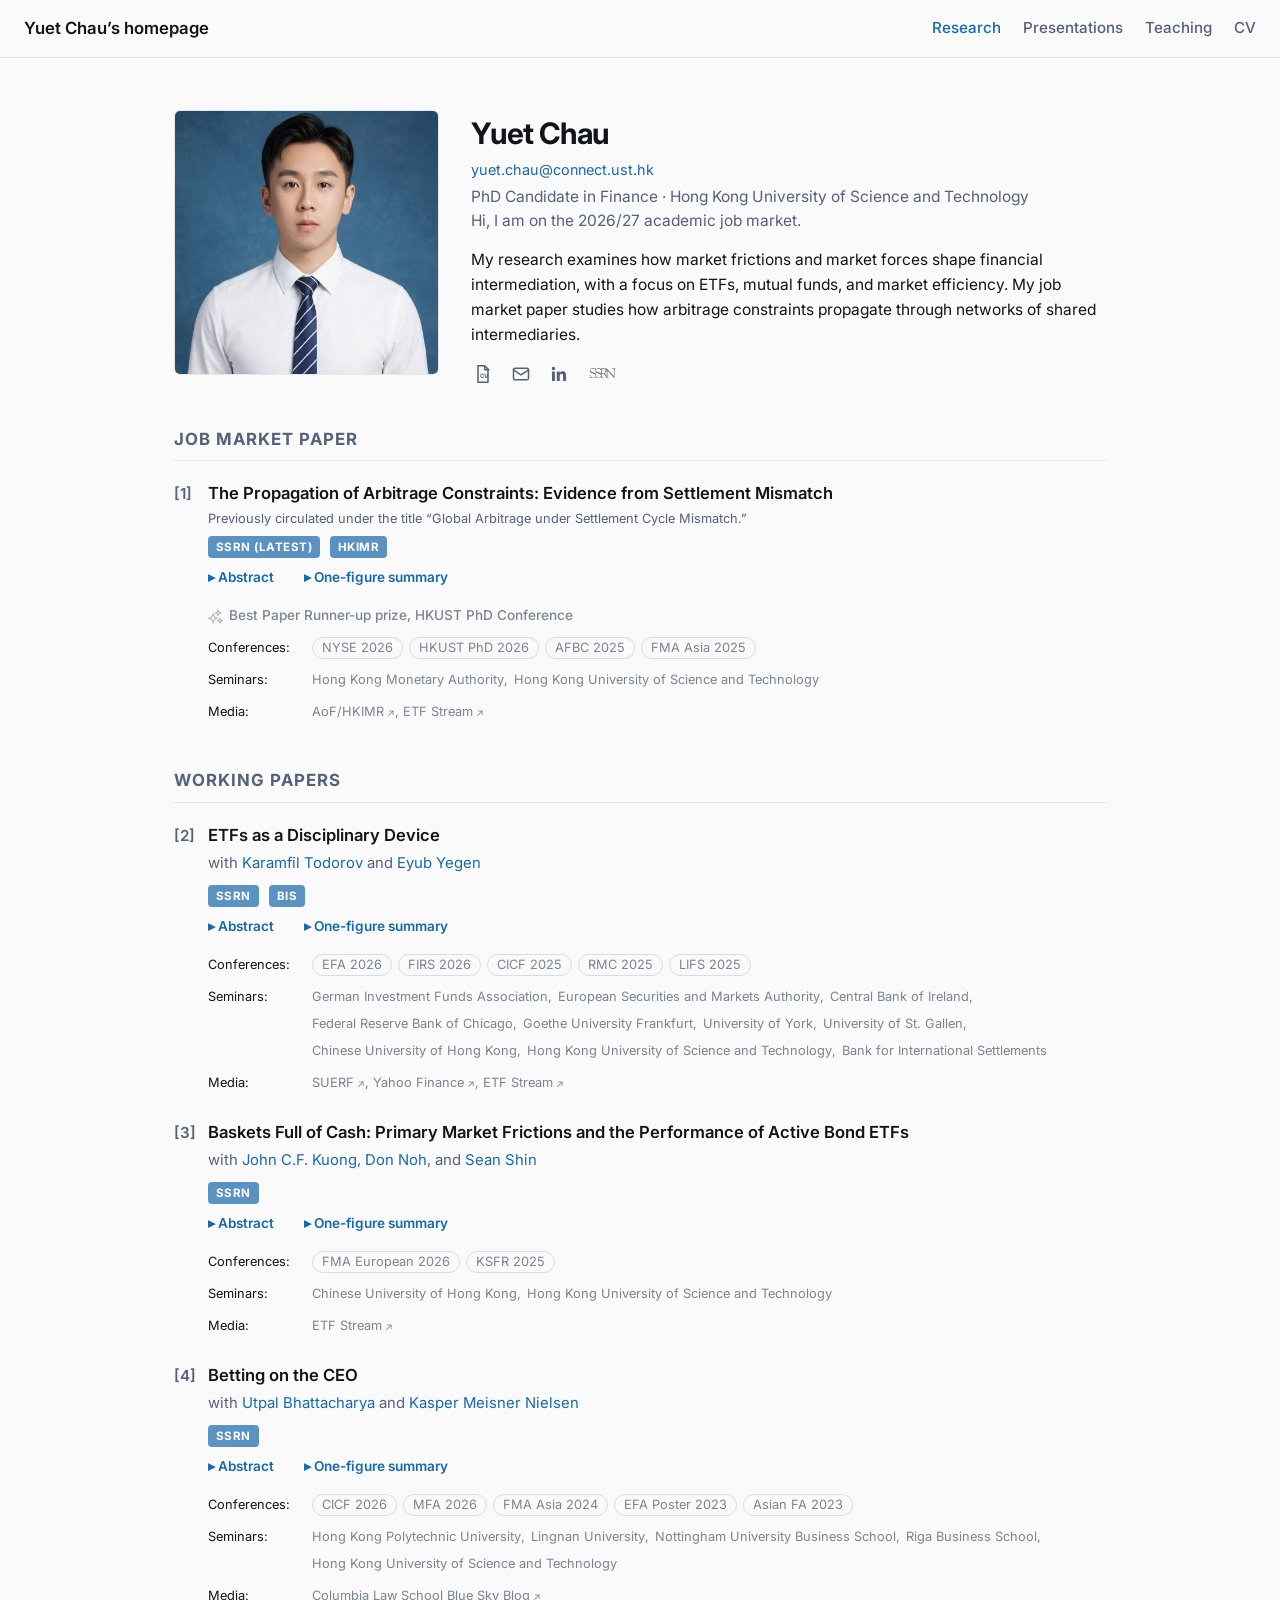
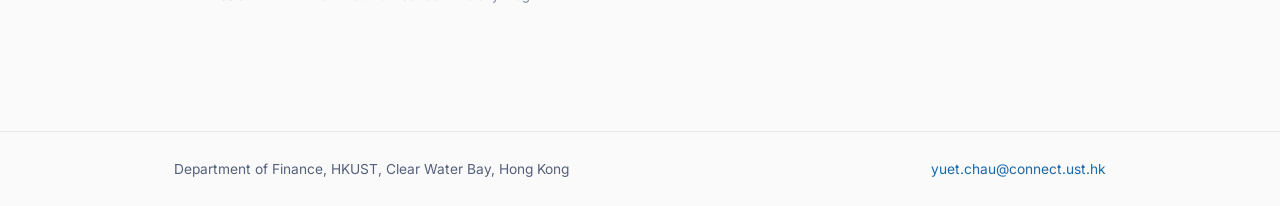
==== index.html @ 1173d43b "Mark SSRN as latest JMP version" ====
<!DOCTYPE html>
<html lang="en">
<head>
  <meta charset="utf-8" />
  <meta name="viewport" content="width=device-width, initial-scale=1.0" />
  <title>Yuet Ning Chau (Yuet Chau) | HKUST Finance</title>
  <meta name="description" content="Yuet Ning Chau (Yuet Chau) is a Finance PhD candidate at HKUST on the 2026/27 academic job market, studying ETFs, intermediaries, and market efficiency." />
  <link rel="preconnect" href="https://fonts.googleapis.com">
  <link rel="preconnect" href="https://fonts.gstatic.com" crossorigin>
  <link href="https://fonts.googleapis.com/css2?family=Inter:wght@300;400;500;600;700&amp;display=swap" rel="stylesheet">
  <link rel="stylesheet" href="style_v6.css?v=20260914-4" />
</head>
<body>

<header class="nav">
  <div class="nav-inner">
    <a href="index.html" class="nav-brand">Yuet Chau&rsquo;s homepage</a>
    <nav class="nav-links">
      <a href="index.html" class="active">Research</a>
      <a href="presentations.html">Presentations</a>
      <a href="teaching.html">Teaching</a>
      <a href="assets/CV_YuetNingChau.pdf" target="_blank" rel="noopener">CV</a>
    </nav>
  </div>
</header>

<main>
  <div class="container">

    <!-- Intro -->
    <div class="intro">
      <img src="assets/photo_long.jpg" alt="Yuet Chau" class="intro-photo" />
      <div class="intro-text">
        <h1>Yuet Chau</h1>
        <p class="intro-email"><a href="mailto:yuet.chau@connect.ust.hk">yuet.chau@connect.ust.hk</a></p>
        <p class="intro-affil">PhD Candidate in Finance &middot; Hong Kong University of Science and Technology<br>
          Hi, I am on the 2026/27 academic job market.</p>
        <p class="intro-bio">My research examines how market frictions and market forces shape
          financial intermediation, with a focus on ETFs, mutual funds, and market efficiency.
          My job market paper studies how arbitrage constraints propagate through networks of
          shared intermediaries.</p>
        <div class="link-row icon-links">
          <a class="icon-link cv-icon" href="assets/CV_YuetNingChau.pdf" target="_blank" rel="noopener" aria-label="Curriculum vitae" title="CV">
            <svg viewBox="0 0 24 24" aria-hidden="true" focusable="false">
              <path d="M6 2h8l4 4v16H6z"></path>
              <path d="M14 2v5h5"></path>
              <text x="8" y="17">CV</text>
            </svg>
          </a>
          <a class="icon-link" href="mailto:yuet.chau@connect.ust.hk" aria-label="Email" title="Email">
            <svg viewBox="0 0 24 24" aria-hidden="true" focusable="false">
              <rect x="3" y="5" width="18" height="14" rx="2"></rect>
              <path d="m3 7 9 6 9-6"></path>
            </svg>
          </a>
          <a class="icon-link linkedin-icon" href="https://www.linkedin.com/in/yuet-ning-chau/" target="_blank" rel="noopener" aria-label="LinkedIn profile" title="LinkedIn">
            <svg viewBox="0 0 24 24" aria-hidden="true" focusable="false">
              <path d="M5.34 7.43a2.06 2.06 0 1 0 0-4.12 2.06 2.06 0 0 0 0 4.12ZM3.56 9h3.56v11.45H3.56V9Zm5.79 0h3.42v1.56h.05c.47-.9 1.63-1.85 3.36-1.85 3.6 0 4.27 2.37 4.27 5.46v6.28h-3.56v-5.57c0-1.33-.03-3.04-1.85-3.04-1.86 0-2.14 1.45-2.14 2.94v5.67H9.35V9Z"></path>
            </svg>
          </a>
          <a class="icon-link ssrn-icon" href="https://papers.ssrn.com/sol3/cf_dev/AbsByAuth.cfm?per_id=4953676" target="_blank" rel="noopener" aria-label="SSRN profile" title="SSRN">
            <img src="assets/ssrn-logo.png" alt="" aria-hidden="true" />
          </a>
        </div>
      </div>
    </div>

    <!-- Job Market Paper -->
    <section>
      <h2>Job Market Paper</h2>

      <div class="paper">
        <span class="num">[1]</span>
        <span class="title">The Propagation of Arbitrage Constraints: Evidence from Settlement Mismatch</span>
        <div class="former-title">Previously circulated under the title &ldquo;Global Arbitrage under Settlement Cycle Mismatch.&rdquo;</div>
        <div class="paper-links">
          <!-- <a class="ver" href="assets/jmp_sep2026.pdf"
             target="_blank" rel="noopener">Latest</a> -->
          <a class="ver" href="https://papers.ssrn.com/sol3/papers.cfm?abstract_id=7453299"
             target="_blank" rel="noopener">SSRN (Latest)</a>
          <a class="ver" href="https://www.aof.org.hk/docs/default-source/hkimr/working-papers/2025/full-text37f08cd5-7ae1-4c93-bd77-8c000db0ff7c.pdf?sfvrsn=4fb4dee5_1"
             target="_blank" rel="noopener">HKIMR</a>
        </div>
        <div class="paper-disclosures">
        <details>
          <summary>Abstract</summary>
          <div class="abstract">This paper studies whether shared intermediaries transmit local arbitrage
          frictions across otherwise distinct trades. I exploit the settlement mismatch created by the 2024
          US transition to T+1, while many foreign securities held by US-listed cross-border ETFs continued
          to settle on T+2. Relative to non-US ETFs tracking the same indices, primary-market arbitrage,
          measured by flow&ndash;mispricing responsiveness, declines among directly exposed cross-border ETFs.
          The decline appears primarily in creations and generally grows with portfolio exposure to
          T+2-settled securities. Exposed ETFs also tilt toward T+1-settled securities, experience higher
          tracking error, and become less liquid. Domestic ETFs face no direct settlement mismatch, yet their
          flow&ndash;mispricing responsiveness declines more when their predetermined reliance on authorized
          participants (APs) active in cross-border ETFs is greater. The decline associated with this indirect
          exposure is smaller when AP balance-sheet capacity is greater and larger when poor netting coincides
          with high global exposure. These findings suggest that market segmentation need not contain a local
          arbitrage friction when distinct trades draw on shared intermediary capacity.</div>
        </details>
        <details class="figure-summary">
          <summary>One-figure summary</summary>
          <div class="figure-summary-content">
            <p class="figure-takeaway">This figure shows how arbitrage frictions spill over from global ETFs through shared authorized participants to otherwise unexposed domestic ETFs.</p>
            <div class="figure-pair settlement-figure-pair">
              <div class="figure-panel">
                <a class="figure-link" href="assets/paper_figures/settlement1.pdf" target="_blank" rel="noopener"
                   aria-label="Open Panel A of the Settlement figure at full size" title="Open full-size figure">
                  <img src="assets/paper_figures/settlement1.webp" width="1901" height="1518"
                       alt="Network of authorized participants and ETFs, highlighting affected intermediaries and VEA"
                       loading="lazy" decoding="async" />
                </a>
                <p class="figure-panel-caption"><strong>Panel A:</strong> Arbitrage becomes costly for a focal global-equity ETF (VEA).</p>
              </div>
              <div class="figure-panel">
                <a class="figure-link" href="assets/paper_figures/settlement2.pdf" target="_blank" rel="noopener"
                   aria-label="Open Panel B of the Settlement figure at full size" title="Open full-size figure">
                  <img src="assets/paper_figures/settlement2.webp" width="1870" height="1518"
                       alt="Network propagation from affected authorized participants to locally focused ETFs"
                       loading="lazy" decoding="async" />
                </a>
                <p class="figure-panel-caption"><strong>Panel B:</strong> Arbitrage frictions propagate through the AP network.</p>
              </div>
            </div>
          </div>
        </details>
        </div>
        <div class="paper-award">
          <img src="assets/star.png" alt="" aria-hidden="true" />
          <span>Best Paper Runner-up prize, HKUST PhD Conference</span>
        </div>
        <div class="venue-group">
          <span class="venue-label">Conferences:</span>
          <div class="venue-pills">
            <span class="venue-pill" data-full="NYSE Market Microstructure Conference" aria-label="NYSE Market Microstructure Conference" tabindex="0">NYSE 2026</span>
            <span class="venue-pill" data-full="HKUST PhD Conference" aria-label="HKUST PhD Conference" tabindex="0">HKUST PhD 2026</span>
            <span class="venue-pill" data-full="Australasian Finance and Banking Conference" aria-label="Australasian Finance and Banking Conference" tabindex="0">AFBC 2025</span>
            <span class="venue-pill" data-full="Financial Management Association Asia Conference" aria-label="Financial Management Association Asia Conference" tabindex="0">FMA Asia 2025</span>
          </div>
        </div>
        <div class="venue-group">
          <span class="venue-label">Seminars:</span>
          <div class="venue-pills">
            <span class="venue-pill seminar-pill">Hong Kong Monetary Authority</span>
            <span class="venue-pill seminar-pill">Hong Kong University of Science and Technology</span>
          </div>
        </div>
        <div class="meta"><strong>Media:</strong>
          <a href="https://www.aof.org.hk/docs/default-source/hkimr/imr-digest/imr-issue-no-01-2026.pdf?sfvrsn=90c58aa_9" target="_blank" rel="noopener">AoF/HKIMR</a>,
          <a href="https://www.etfstream.com/articles/efficiency-of-etf-trading-damaged-by-mismatches-in-settlement-cycles" target="_blank" rel="noopener">ETF Stream</a></div>
      </div>
    </section>

    <!-- Working Papers -->
    <section>
      <h2>Working Papers</h2>

      <div class="paper">
        <span class="num">[2]</span>
        <span class="title">ETFs as a Disciplinary Device</span>
        <div class="authors">with
          <a href="https://ktodorov.com/" target="_blank" rel="noopener">Karamfil Todorov</a> and
          <a href="https://sites.google.com/g.harvard.edu/eyubyegen/" target="_blank" rel="noopener">Eyub Yegen</a>
        </div>
        <div class="paper-links">
          <a class="ver" href="https://papers.ssrn.com/sol3/papers.cfm?abstract_id=5069499" target="_blank" rel="noopener">SSRN</a>
          <a class="ver" href="https://www.bis.org/publ/work1261.htm" target="_blank" rel="noopener">BIS</a>
        </div>
        <div class="paper-disclosures">
        <details><summary>Abstract</summary>
          <div class="abstract">We investigate whether packaging active management into an exchange-traded,
          shortable vehicle improves managerial discipline and capital allocation. We show that actively
          managed ETFs (AETFs) exhibit substantially higher flow-performance sensitivity (FPS) than nearly
          identical mutual funds, with this heightened sensitivity concentrated on negative risk-adjusted
          performance. This downside discipline is driven by short-selling: AETFs with higher short positions
          experience significantly steeper FPS, as short-sellers trigger outflows via the ETF redemption
          channel. This external monitoring imposes real career consequences: short positions spike upon the
          appointment of poor-performing managers and predict managerial exit. Finally, we show that
          short-selling discipline shapes the composition of managers across fund structures, as the best
          performers manage AETFs while the worst manage only mutual funds. Our results suggest that removing
          short-sale constraints on delegated capital strengthens the disciplinary forces that align capital
          with managerial ability.</div>
        </details>
        <details class="figure-summary">
          <summary>One-figure summary</summary>
          <div class="figure-summary-content">
            <p class="figure-takeaway">This figure shows that short positions in a fund rise when an underperforming manager joins and fall when an outperforming or new manager joins.</p>
            <div class="figure-pair">
              <div class="figure-panel">
                <a class="figure-link" href="assets/paper_figures/aetf-short1.pdf" target="_blank" rel="noopener"
                   aria-label="Open Panel A of the ETFs as a Disciplinary Device figure at full size" title="Open full-size figure">
                  <img src="assets/paper_figures/aetf-short1.webp" width="1800" height="960"
                       alt="Short positions of funds joined by underperforming managers"
                       loading="lazy" decoding="async" />
                </a>
                <p class="figure-panel-caption"><strong>Panel A:</strong> Short positions of funds joined by bad managers.</p>
              </div>
              <div class="figure-panel">
                <a class="figure-link" href="assets/paper_figures/aetf-short2.pdf" target="_blank" rel="noopener"
                   aria-label="Open Panel B of the ETFs as a Disciplinary Device figure at full size" title="Open full-size figure">
                  <img src="assets/paper_figures/aetf-short2.webp" width="1800" height="960"
                       alt="Short positions of funds joined by outperforming or new managers"
                       loading="lazy" decoding="async" />
                </a>
                <p class="figure-panel-caption"><strong>Panel B:</strong> Short positions of funds joined by good or new managers.</p>
              </div>
            </div>
          </div>
        </details>
        </div>
        <div class="venue-group">
          <span class="venue-label">Conferences:</span>
          <div class="venue-pills">
            <span class="venue-pill" data-full="European Finance Association" aria-label="European Finance Association" tabindex="0">EFA 2026</span>
            <span class="venue-pill" data-full="Financial Intermediation Research Society" aria-label="Financial Intermediation Research Society" tabindex="0">FIRS 2026</span>
            <span class="venue-pill" data-full="China International Conference in Finance" aria-label="China International Conference in Finance" tabindex="0">CICF 2025</span>
            <span class="venue-pill" data-full="Annual Risk Management Conference" aria-label="Annual Risk Management Conference" tabindex="0">RMC 2025</span>
            <span class="venue-pill" data-full="Lapland Investment Fund Summit" aria-label="Lapland Investment Fund Summit" tabindex="0">LIFS 2025</span>
          </div>
        </div>
        <div class="venue-group">
          <span class="venue-label">Seminars:</span>
          <div class="venue-pills">
            <span class="venue-pill seminar-pill">German Investment Funds Association</span>
            <span class="venue-pill seminar-pill">European Securities and Markets Authority</span>
            <span class="venue-pill seminar-pill">Central Bank of Ireland</span>
            <span class="venue-pill seminar-pill">Federal Reserve Bank of Chicago</span>
            <span class="venue-pill seminar-pill">Goethe University Frankfurt</span>
            <span class="venue-pill seminar-pill">University of York</span>
            <span class="venue-pill seminar-pill">University of St. Gallen</span>
            <span class="venue-pill seminar-pill">Chinese University of Hong Kong</span>
            <span class="venue-pill seminar-pill">Hong Kong University of Science and Technology</span>
            <span class="venue-pill seminar-pill">Bank for International Settlements</span>
          </div>
        </div>
        <div class="meta"><strong>Media:</strong>
          <a href="https://www.suerf.org/publications/suerf-policy-notes-and-briefs/etfs-as-a-disciplinary-device/" target="_blank" rel="noopener">SUERF</a>,
          <a href="https://finance.yahoo.com/news/euro-study-active-etf-short-140000098.html" target="_blank" rel="noopener">Yahoo Finance</a>,
          <a href="https://www.etfstream.com/articles/short-selling-feature-of-active-etfs-improves-market-efficiency-study-finds" target="_blank" rel="noopener">ETF Stream</a></div>
      </div>

      <div class="paper">
        <span class="num">[3]</span>
        <span class="title">Baskets Full of Cash: Primary Market Frictions and the Performance of Active Bond ETFs</span>
        <div class="authors">with
          <a href="https://sites.google.com/site/johnkuongkcf/home" target="_blank" rel="noopener">John C.F. Kuong</a>,
          <a href="https://dongwoonoh.com/" target="_blank" rel="noopener">Don Noh</a>, and
          <a href="https://seanshin.com/#/about" target="_blank" rel="noopener">Sean Shin</a>
        </div>
        <div class="paper-links">
          <a class="ver" href="https://papers.ssrn.com/sol3/papers.cfm?abstract_id=5785423" target="_blank" rel="noopener">SSRN</a>
        </div>
        <div class="paper-disclosures">
        <details><summary>Abstract</summary>
          <div class="abstract">We find that active corporate bond ETFs earn lower net-of-fee alpha than
          comparable mutual funds, particularly among high-yield funds and even when comparing same-manager
          funds. We trace this performance gap to a friction inherent in the ETF structure: misaligned
          incentives between active managers and authorized participants (APs). Bonds received in kind from
          APs reflect dealer inventory pressures and subsequently earn lower long-horizon returns than bonds
          purchased directly by the same ETFs. Knowing this, active ETFs&mdash;unlike passive ETFs&mdash;rely
          predominantly on cash to settle creation and redemption, and trade directly in the bond market,
          much like mutual funds. We investigate the determinants of cash settlement and build a model that
          rationalizes the performance gap despite managers&rsquo; flexibility to use cash. Overall, these
          results suggest that the ETF structure introduces frictions to active bond funds, to which managers
          respond by using cash settlement as a partial remedy.</div>
        </details>
        <details class="figure-summary">
          <summary>One-figure summary</summary>
          <div class="figure-summary-content">
            <p class="figure-takeaway">This figure shows that active ETFs include a surprisingly high proportion of cash in their creation baskets.</p>
            <a class="figure-link figure-link-single" href="assets/paper_figures/cash-basket1.pdf" target="_blank" rel="noopener"
               aria-label="Open the Baskets Full of Cash figure at full size" title="Open full-size figure">
              <img src="assets/paper_figures/cash-basket1.webp" width="2000" height="2000"
                   alt="Distributions of cash proportions in creation baskets for active and passive bond ETFs"
                   loading="lazy" decoding="async" />
            </a>
          </div>
        </details>
        </div>
        <div class="venue-group">
          <span class="venue-label">Conferences:</span>
          <div class="venue-pills">
            <span class="venue-pill" data-full="Financial Management Association European Conference" aria-label="Financial Management Association European Conference" tabindex="0">FMA European 2026</span>
            <span class="venue-pill" data-full="Korean Summer Finance Roundtable" aria-label="Korean Summer Finance Roundtable" tabindex="0">KSFR 2025</span>
          </div>
        </div>
        <div class="venue-group">
          <span class="venue-label">Seminars:</span>
          <div class="venue-pills">
            <span class="venue-pill seminar-pill">Chinese University of Hong Kong</span>
            <span class="venue-pill seminar-pill">Hong Kong University of Science and Technology</span>
          </div>
        </div>
        <div class="meta"><strong>Media:</strong>
          <a href="https://www.etfstream.com/articles/returns-of-active-fixed-income-etf-weakened-during-in-kind-creations" target="_blank" rel="noopener">ETF Stream</a></div>
      </div>

      <div class="paper">
        <span class="num">[4]</span>
        <span class="title">Betting on the CEO</span>
        <div class="authors">with
          <a href="https://ubhattac.people.ust.hk/" target="_blank" rel="noopener">Utpal Bhattacharya</a> and
          <a href="https://www.kaspermeisnernielsen.com/" target="_blank" rel="noopener">Kasper Meisner Nielsen</a>
        </div>
        <div class="paper-links">
          <a class="ver" href="https://papers.ssrn.com/sol3/papers.cfm?abstract_id=4489030" target="_blank" rel="noopener">SSRN</a>
        </div>
        <div class="paper-disclosures">
        <details><summary>Abstract</summary>
          <div class="abstract">We study the extent to which actively managed mutual funds bet on the CEO.
          We uncover large heterogeneity in trading activity around CEO turnover: Some funds consistently
          &ldquo;bet on the CEO,&rdquo; while others do not. Funds that bet on the CEO place stronger bets on CEOs
          with high ability and on firms in industries where managerial skills are more important. These funds
          follow CEOs when they are hired by other firms, and increase (decrease) the portfolio weight of the
          raiding (raided) firm. Overall, our results show that some mutual funds trade stocks based on their
          assessment of CEO talent.</div>
        </details>
        <details class="figure-summary">
          <summary>One-figure summary</summary>
          <div class="figure-summary-content">
            <p class="figure-takeaway">This figure shows that mutual funds change portfolio weights much more around CEO turnovers than around M&amp;A and dividend events, with changes comparable in magnitude to those around earnings announcements.</p>
            <a class="figure-link" href="assets/paper_figures/betting-on-ceo.pdf" target="_blank" rel="noopener"
               aria-label="Open the Betting on the CEO figure at full size" title="Open full-size figure">
              <img src="assets/paper_figures/betting-on-ceo.webp" width="2880" height="2016"
                   alt="Changes in mutual-fund portfolio weights around CEO turnover and other corporate events"
                   loading="lazy" decoding="async" />
            </a>
          </div>
        </details>
        </div>
        <div class="venue-group">
          <span class="venue-label">Conferences:</span>
          <div class="venue-pills">
            <span class="venue-pill" data-full="China International Conference in Finance" aria-label="China International Conference in Finance" tabindex="0">CICF 2026</span>
            <span class="venue-pill" data-full="Midwest Finance Association" aria-label="Midwest Finance Association" tabindex="0">MFA 2026</span>
            <span class="venue-pill" data-full="Financial Management Association Asia Conference" aria-label="Financial Management Association Asia Conference" tabindex="0">FMA Asia 2024</span>
            <span class="venue-pill" data-full="European Finance Association Poster Session" aria-label="European Finance Association Poster Session" tabindex="0">EFA Poster 2023</span>
            <span class="venue-pill" data-full="Asian Finance Association" aria-label="Asian Finance Association" tabindex="0">Asian FA 2023</span>
          </div>
        </div>
        <div class="venue-group">
          <span class="venue-label">Seminars:</span>
          <div class="venue-pills">
            <span class="venue-pill seminar-pill">Hong Kong Polytechnic University</span>
            <span class="venue-pill seminar-pill">Lingnan University</span>
            <span class="venue-pill seminar-pill">Nottingham University Business School</span>
            <span class="venue-pill seminar-pill">Riga Business School</span>
            <span class="venue-pill seminar-pill">Hong Kong University of Science and Technology</span>
          </div>
        </div>
        <div class="meta"><strong>Media:</strong>
          <a href="https://clsbluesky.law.columbia.edu/2023/08/22/are-actively-managed-mutual-funds-betting-on-the-ceo/" target="_blank" rel="noopener">Columbia Law School Blue Sky Blog</a></div>
      </div>

    </section>

  </div>
</main>

<footer>
  <div class="container">
    <span>Department of Finance, HKUST, Clear Water Bay, Hong Kong</span>
    <span><a href="mailto:yuet.chau@connect.ust.hk">yuet.chau@connect.ust.hk</a></span>
  </div>
</footer>

</body>
</html>
---- style_v6.css ----
@import url("style_v3.css?v=20260911-6");

:root {
  --max: 980px;
}

.nav-inner {
  max-width: none;
}

.intro {
  grid-template-columns: 265px minmax(0, 1fr);
}

.intro-photo {
  width: 265px;
}

.intro-email {
  margin: 0 0 5px;
  font-size: 0.9rem;
  line-height: 1.35;
}

.intro-email a {
  font-weight: 400;
}

.former-title {
  margin: 3px 0 5px;
  color: var(--muted);
  font-size: 0.8rem;
  line-height: 1.45;
}

.paper .meta a::after {
  content: " \2197";
  font-size: 0.78em;
}

.paper .abstract {
  background: transparent;
}

.paper-disclosures {
  position: relative;
  margin-top: 8px;
  padding-top: 28px;
}

.paper-disclosures > details {
  margin-top: 0;
}

.paper-disclosures > details > summary {
  position: absolute;
  top: 0;
}

.paper-disclosures > details:first-child > summary {
  left: 0;
}

.paper-disclosures > details:last-child > summary {
  left: 96px;
}

.paper-award {
  display: flex;
  align-items: center;
  gap: 6px;
  margin-top: 10px;
  color: #7b8491;
  font-size: 0.85rem;
  font-weight: 500;
}

.paper-award img {
  width: 15px;
  height: 15px;
  object-fit: contain;
  opacity: 0.58;
}

.figure-summary-content {
  margin-top: 12px;
}

.figure-link {
  display: block;
  border-radius: 4px;
  cursor: zoom-in;
}

.figure-link:focus-visible {
  outline: 2px solid var(--primary);
  outline-offset: 3px;
}

.figure-link img {
  display: block;
  width: 100%;
  height: auto;
}

.figure-link-single {
  max-width: 680px;
  margin-inline: auto;
}

.figure-pair {
  display: grid;
  grid-template-columns: repeat(2, minmax(0, 1fr));
  gap: 12px;
}

.figure-panel {
  min-width: 0;
}

.settlement-figure-pair .figure-link {
  position: relative;
  display: block;
  aspect-ratio: 1901 / 1518;
}

.settlement-figure-pair .figure-link img {
  position: absolute;
  inset: 0;
  width: 100%;
  height: 100%;
  object-fit: contain;
}

.figure-panel-caption {
  margin: 8px 0 0;
  color: var(--muted);
  font-size: 0.82rem;
  line-height: 1.45;
  text-align: center;
}

.figure-takeaway {
  margin: 0 0 14px;
  color: var(--text);
  font-size: 0.9rem;
  font-weight: 700;
  line-height: 1.55;
  text-align: left;
}

@media (max-width: 620px) {
  .intro-photo {
    width: 150px;
  }

  .nav-inner {
    flex-direction: column;
    align-items: flex-start;
    gap: 8px;
  }

  .nav-links {
    gap: 16px;
  }

  .figure-pair {
    grid-template-columns: 1fr;
    gap: 18px;
  }
}
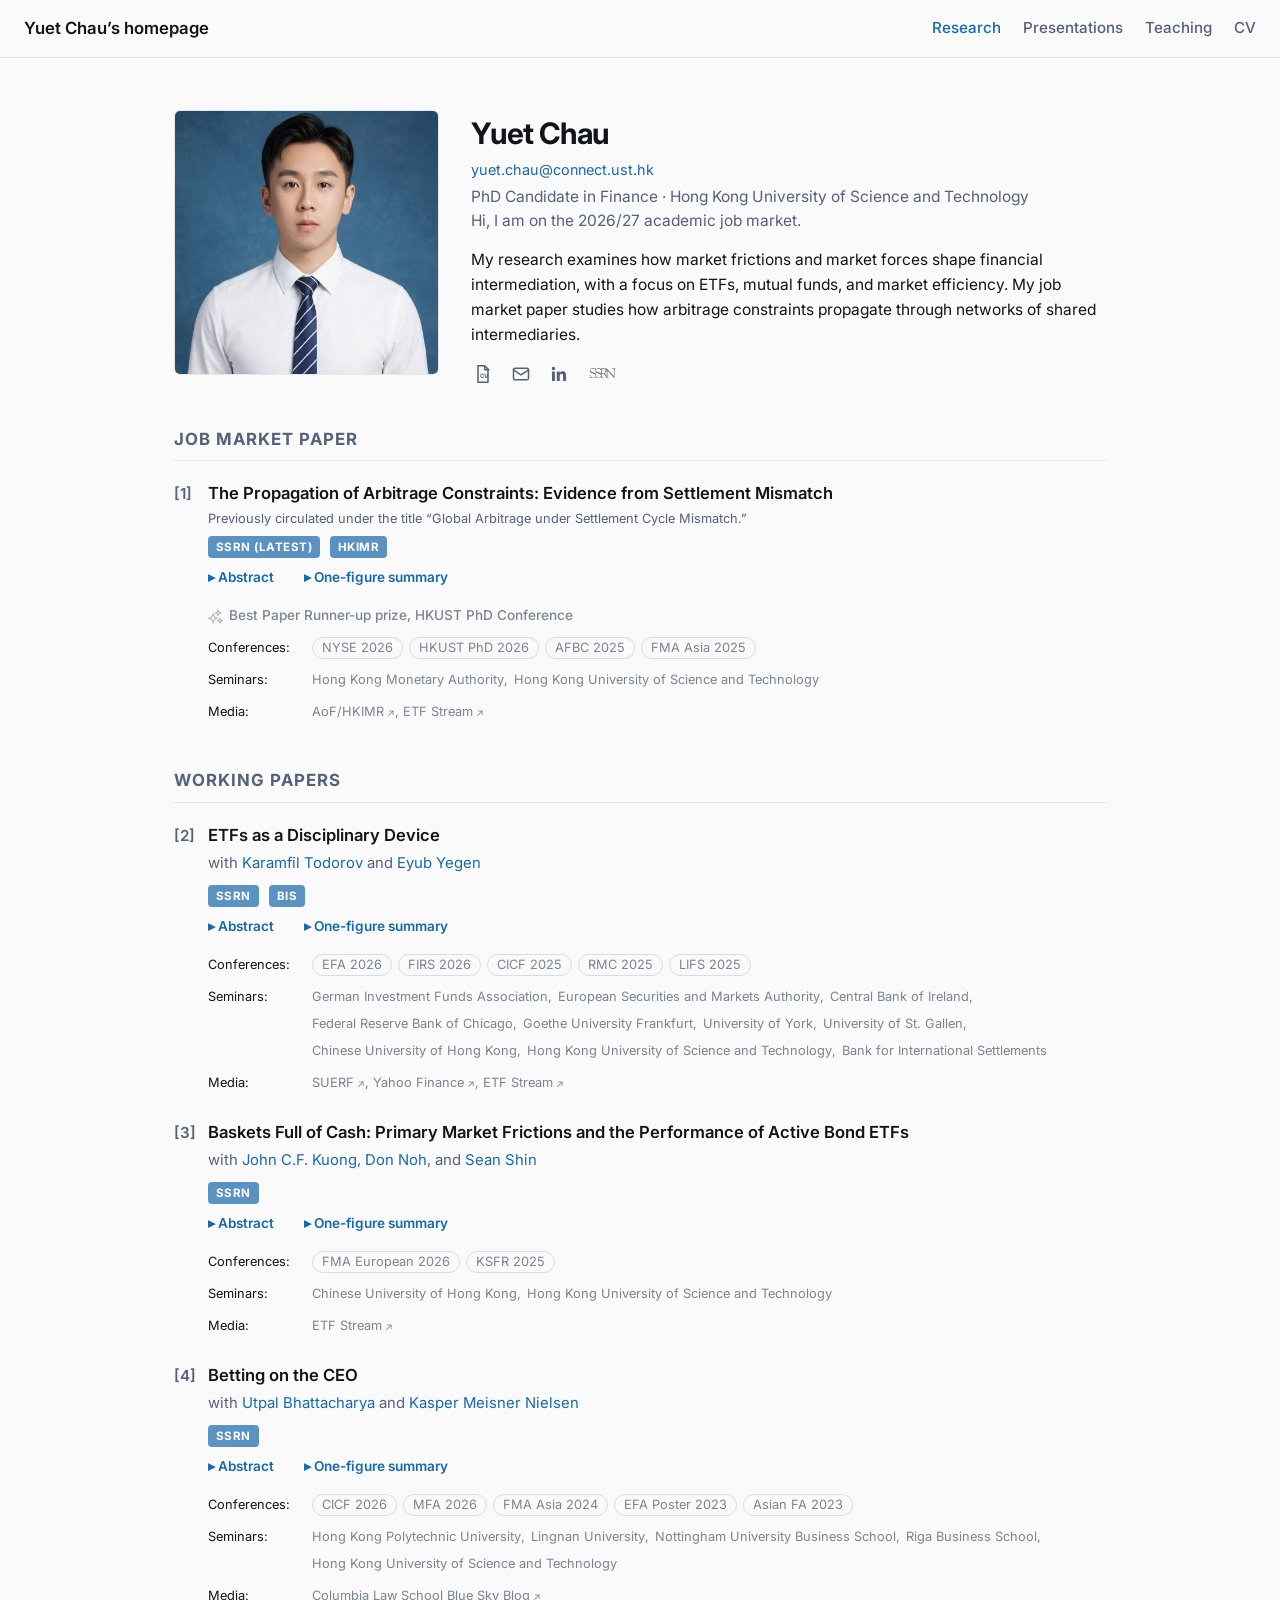
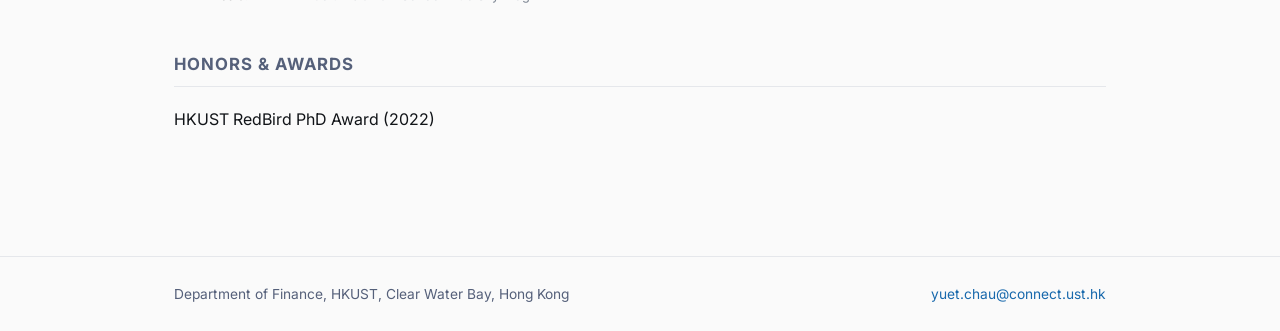
==== commit 1ed3a0ba: "Add HKUST RedBird PhD Award" ====
--- a/index.html
+++ b/index.html
@@ -354,6 +354,11 @@
 
     </section>
 
+    <section>
+      <h2>Honors &amp; Awards</h2>
+      <p>HKUST RedBird PhD Award (2022)</p>
+    </section>
+
   </div>
 </main>
 
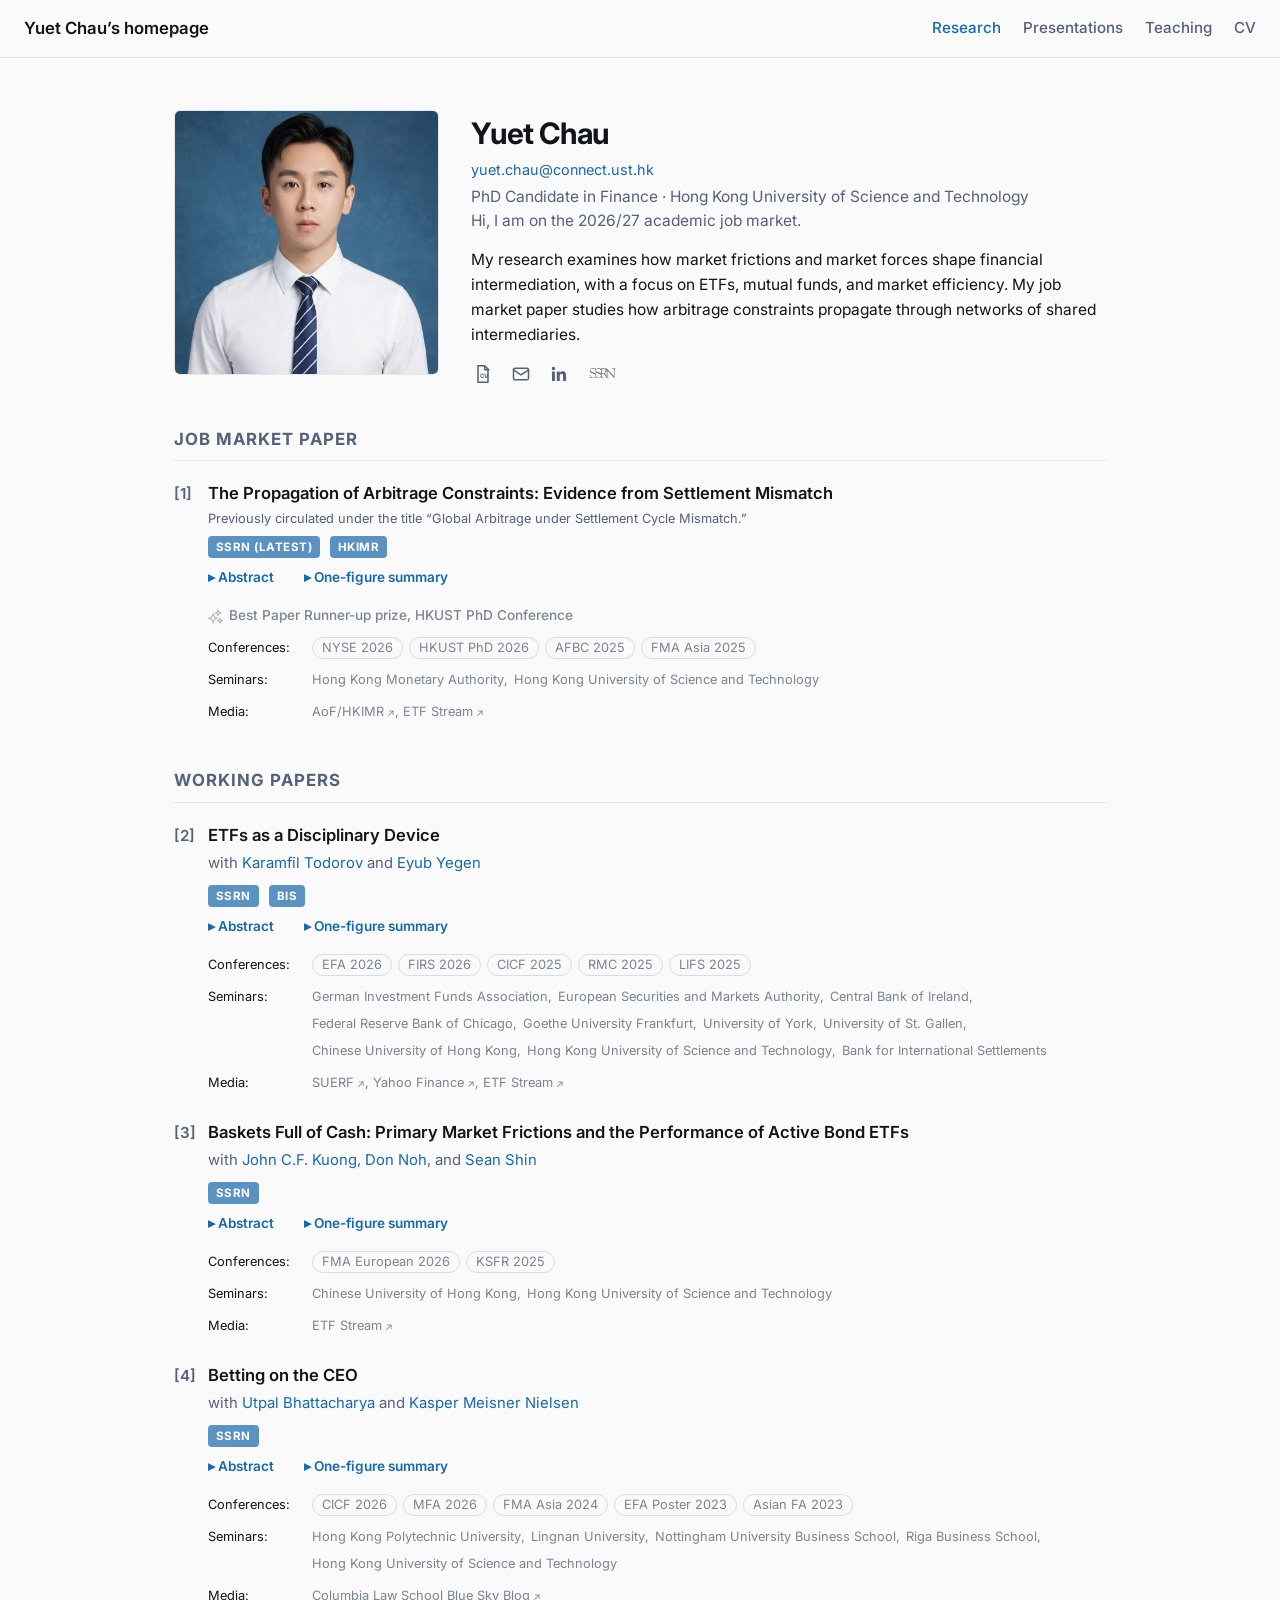
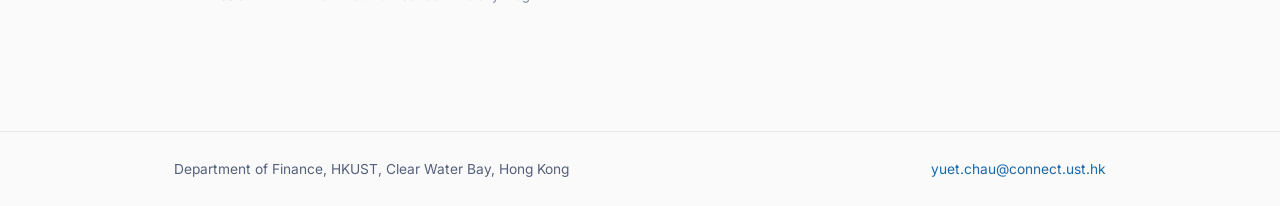
==== commit efe06b8d: "Remove awards section from website" ====
--- a/index.html
+++ b/index.html
@@ -354,11 +354,6 @@
 
     </section>
 
-    <section>
-      <h2>Honors &amp; Awards</h2>
-      <p>HKUST RedBird PhD Award (2022)</p>
-    </section>
-
   </div>
 </main>
 
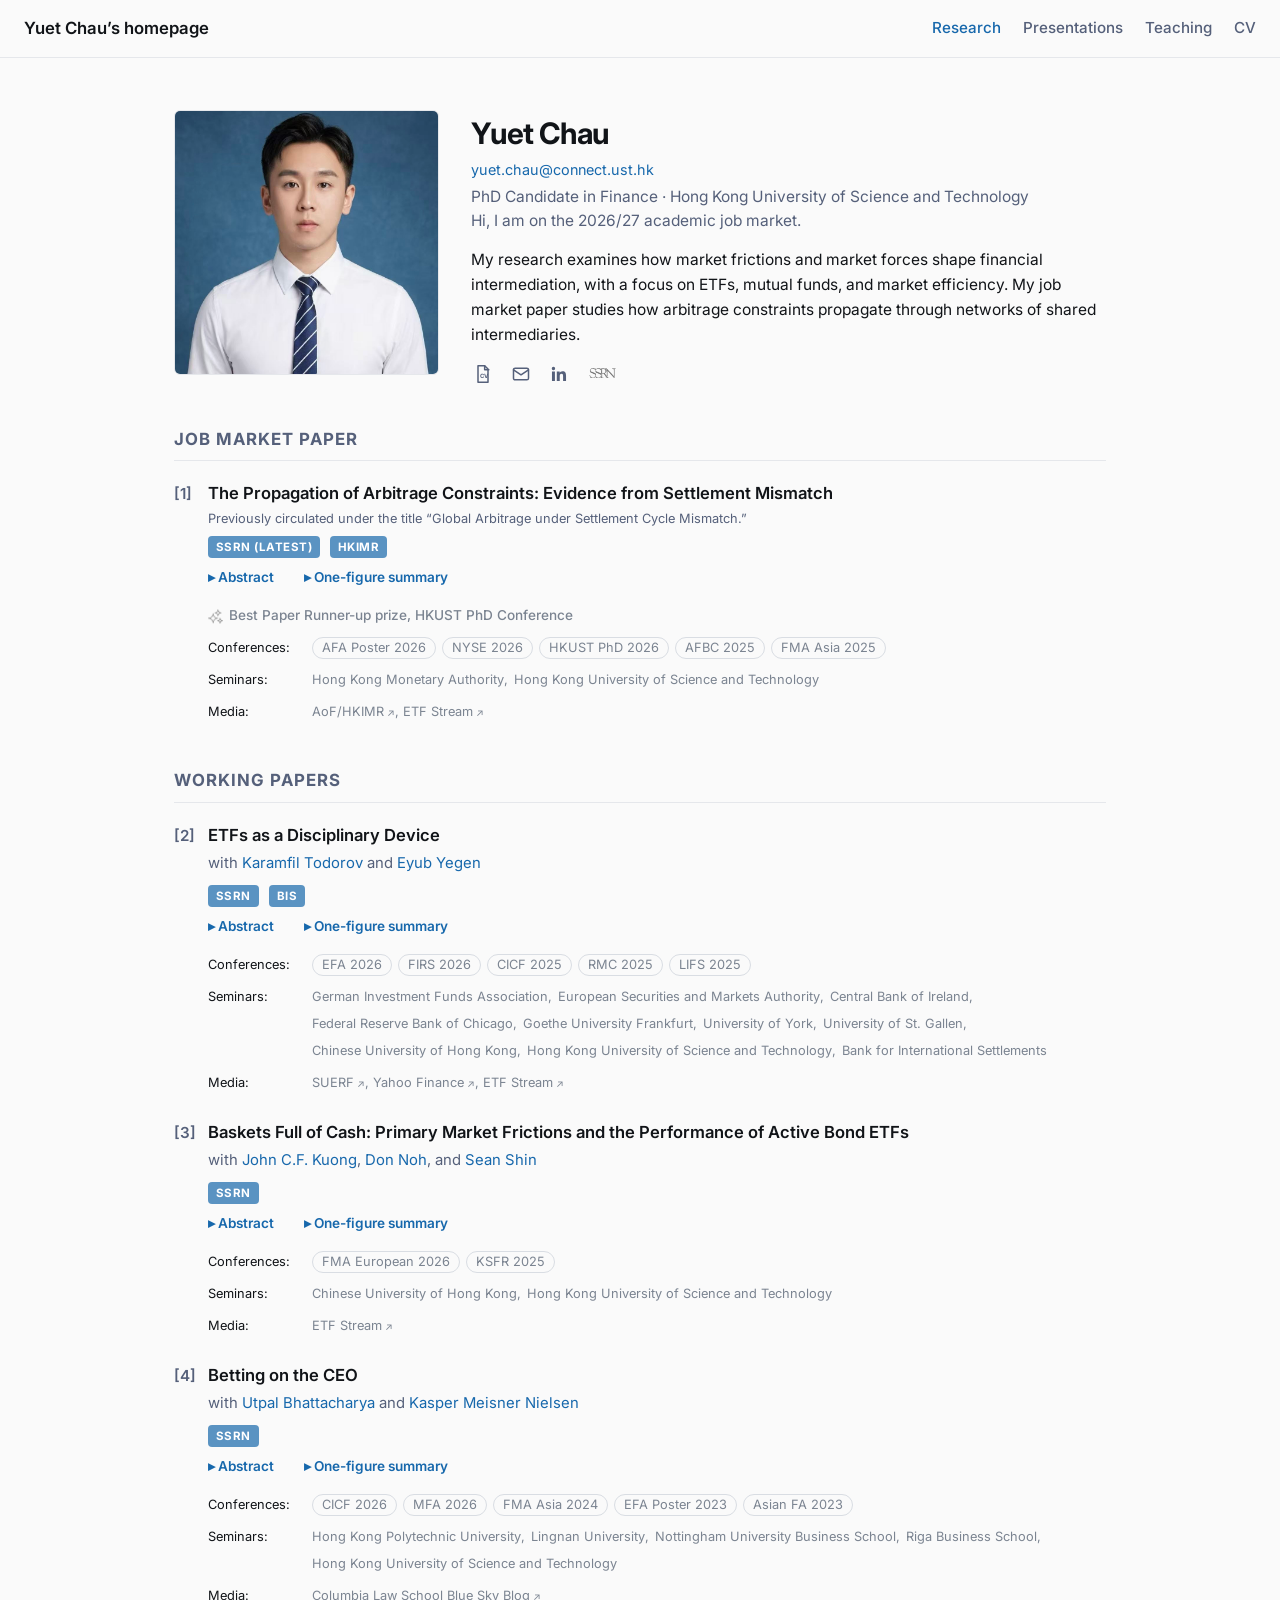
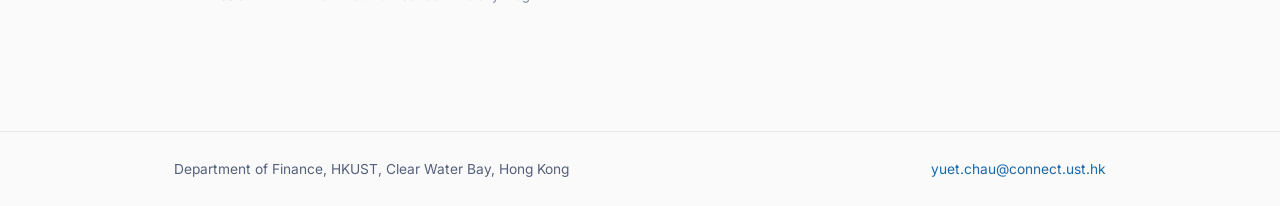
==== commit fc44f438: "Add AFA poster to 2026 presentations and JMP" ====
--- a/index.html
+++ b/index.html
@@ -132,6 +132,7 @@
         <div class="venue-group">
           <span class="venue-label">Conferences:</span>
           <div class="venue-pills">
+            <span class="venue-pill" data-full="American Finance Association Poster Session" aria-label="American Finance Association Poster Session" tabindex="0">AFA Poster 2026</span>
             <span class="venue-pill" data-full="NYSE Market Microstructure Conference" aria-label="NYSE Market Microstructure Conference" tabindex="0">NYSE 2026</span>
             <span class="venue-pill" data-full="HKUST PhD Conference" aria-label="HKUST PhD Conference" tabindex="0">HKUST PhD 2026</span>
             <span class="venue-pill" data-full="Australasian Finance and Banking Conference" aria-label="Australasian Finance and Banking Conference" tabindex="0">AFBC 2025</span>
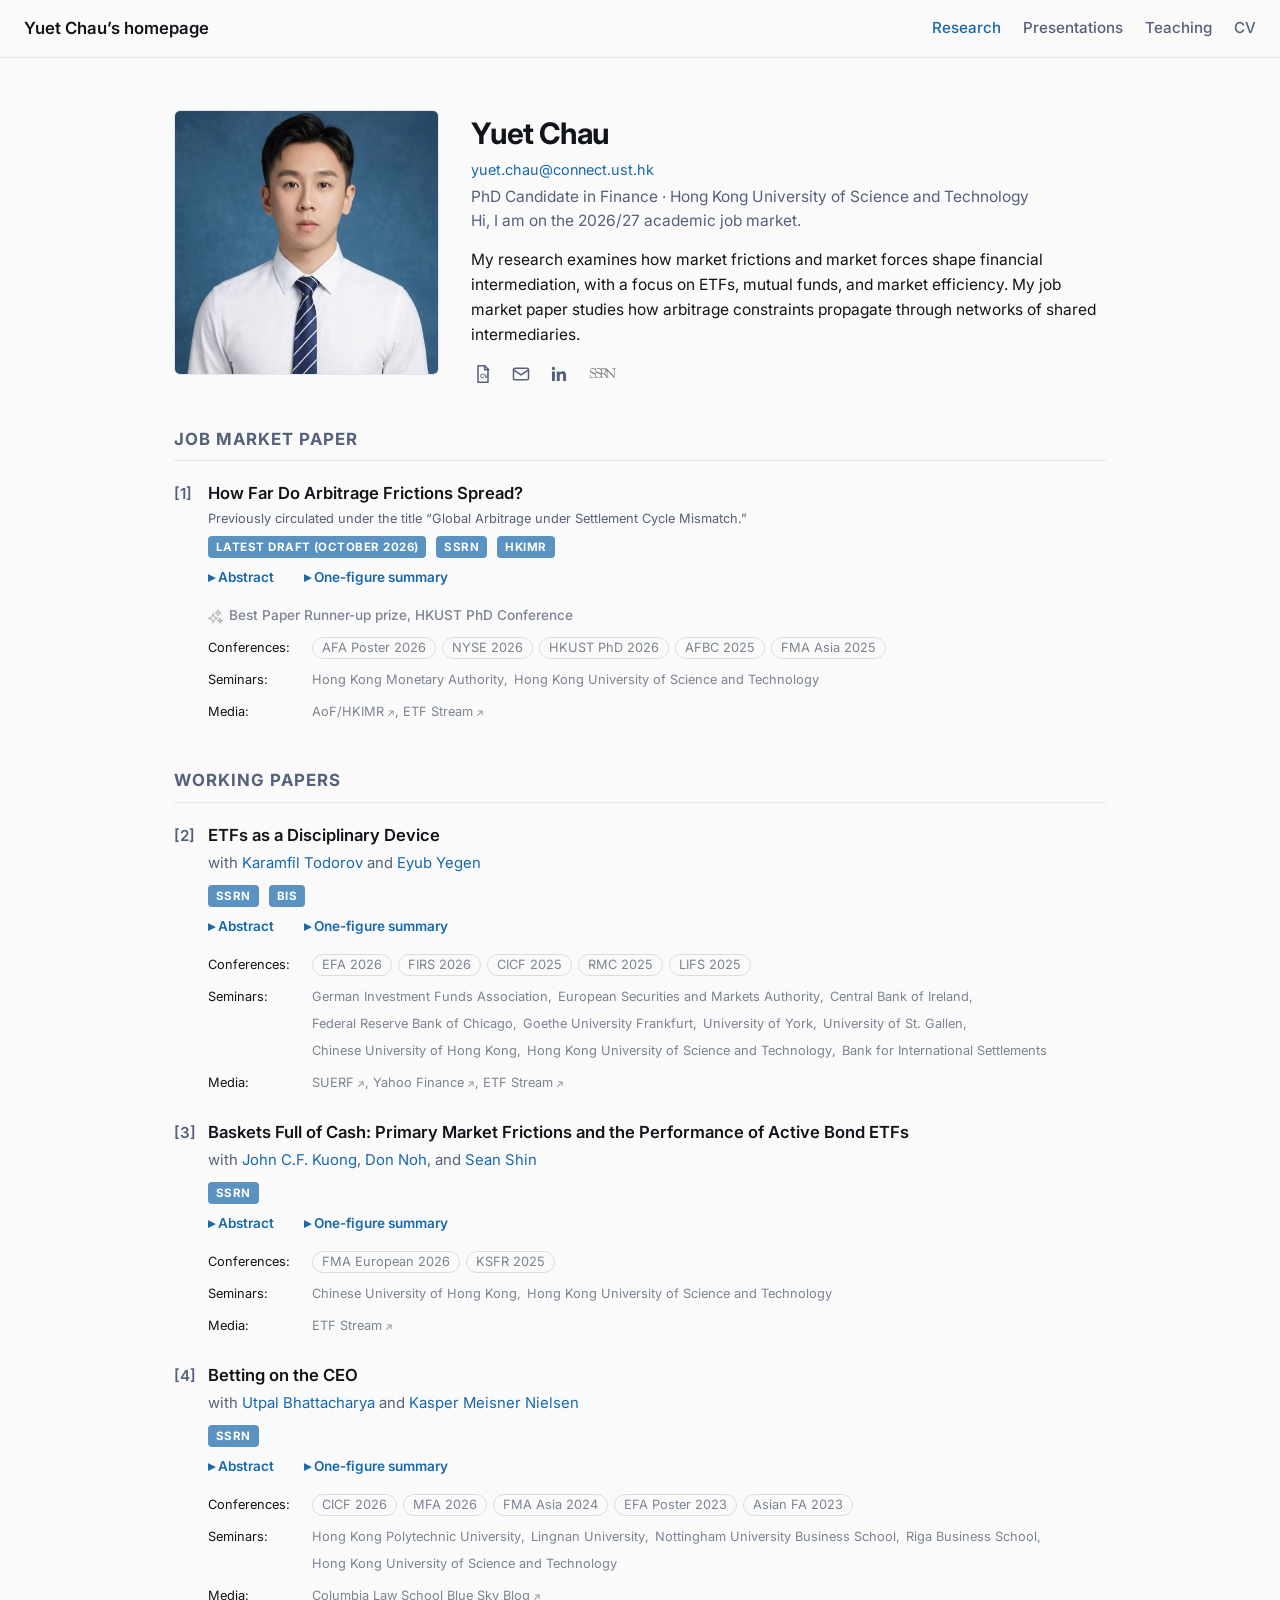
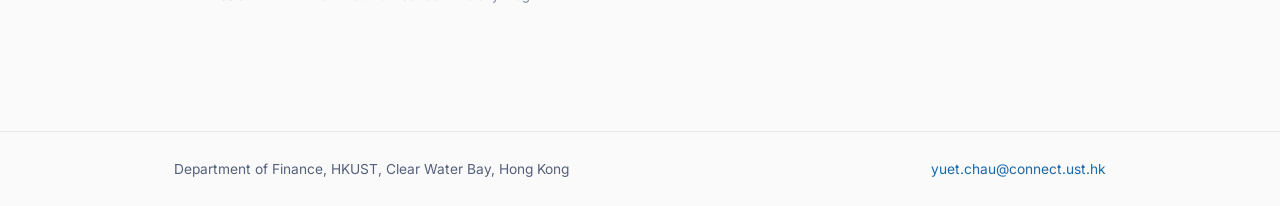
==== commit e7839a0e: "Update JMP title and abstract from October 2026 draft" ====
--- a/index.html
+++ b/index.html
@@ -71,32 +71,27 @@
 
       <div class="paper">
         <span class="num">[1]</span>
-        <span class="title">The Propagation of Arbitrage Constraints: Evidence from Settlement Mismatch</span>
+        <span class="title">How Far Do Arbitrage Frictions Spread?</span>
         <div class="former-title">Previously circulated under the title &ldquo;Global Arbitrage under Settlement Cycle Mismatch.&rdquo;</div>
         <div class="paper-links">
-          <!-- <a class="ver" href="assets/jmp_sep2026.pdf"
-             target="_blank" rel="noopener">Latest</a> -->
+          <a class="ver" href="assets/jmp_oct2026.pdf"
+             target="_blank" rel="noopener">Latest draft (October 2026)</a>
           <a class="ver" href="https://papers.ssrn.com/sol3/papers.cfm?abstract_id=7453299"
-             target="_blank" rel="noopener">SSRN (Latest)</a>
+             target="_blank" rel="noopener">SSRN</a>
           <a class="ver" href="https://www.aof.org.hk/docs/default-source/hkimr/working-papers/2025/full-text37f08cd5-7ae1-4c93-bd77-8c000db0ff7c.pdf?sfvrsn=4fb4dee5_1"
              target="_blank" rel="noopener">HKIMR</a>
         </div>
         <div class="paper-disclosures">
         <details>
           <summary>Abstract</summary>
-          <div class="abstract">This paper studies whether shared intermediaries transmit local arbitrage
-          frictions across otherwise distinct trades. I exploit the settlement mismatch created by the 2024
-          US transition to T+1, while many foreign securities held by US-listed cross-border ETFs continued
-          to settle on T+2. Relative to non-US ETFs tracking the same indices, primary-market arbitrage,
-          measured by flow&ndash;mispricing responsiveness, declines among directly exposed cross-border ETFs.
-          The decline appears primarily in creations and generally grows with portfolio exposure to
-          T+2-settled securities. Exposed ETFs also tilt toward T+1-settled securities, experience higher
-          tracking error, and become less liquid. Domestic ETFs face no direct settlement mismatch, yet their
-          flow&ndash;mispricing responsiveness declines more when their predetermined reliance on authorized
-          participants (APs) active in cross-border ETFs is greater. The decline associated with this indirect
-          exposure is smaller when AP balance-sheet capacity is greater and larger when poor netting coincides
-          with high global exposure. These findings suggest that market segmentation need not contain a local
-          arbitrage friction when distinct trades draw on shared intermediary capacity.</div>
+          <div class="abstract">This paper shows that policies intended to improve a market&rsquo;s efficiency
+          can create frictions that spill back into the same market through shared arbitrageurs. I exploit
+          a novel settlement mismatch created by the 2024 US transition to T+1: US-listed global ETF shares
+          began settling on T+1 while many of their foreign holdings continued to settle on T+2. Relative
+          to non-US ETFs tracking the same indices, these ETFs&rsquo; primary-market activity becomes less
+          responsive to mispricing, especially in creations. Although US domestic ETFs face no mismatch,
+          their responsiveness declines more when they rely heavily on authorized participants active in
+          affected global ETFs.</div>
         </details>
         <details class="figure-summary">
           <summary>One-figure summary</summary>
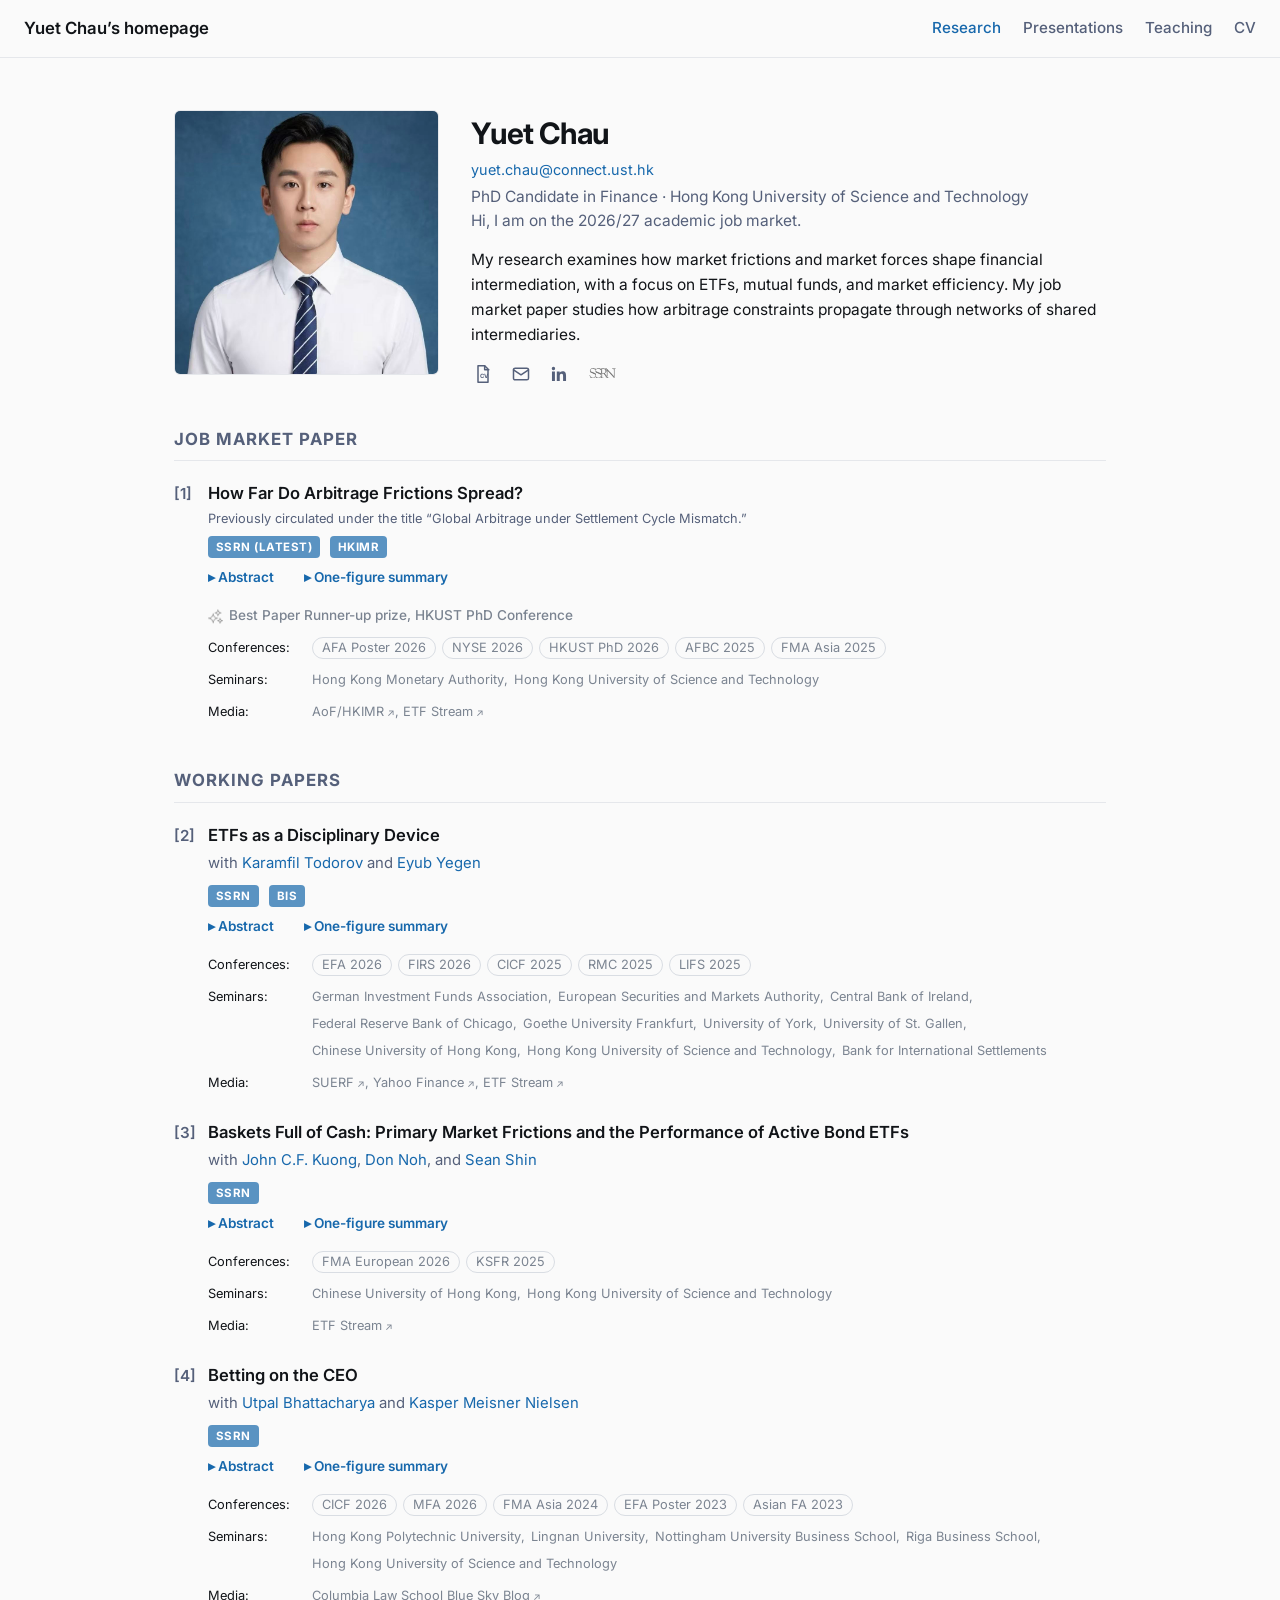
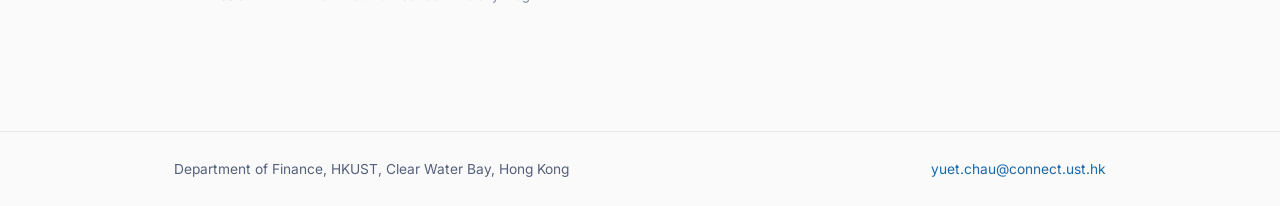
==== commit e7765225: "Use SSRN as the latest JMP version" ====
--- a/index.html
+++ b/index.html
@@ -74,10 +74,8 @@
         <span class="title">How Far Do Arbitrage Frictions Spread?</span>
         <div class="former-title">Previously circulated under the title &ldquo;Global Arbitrage under Settlement Cycle Mismatch.&rdquo;</div>
         <div class="paper-links">
-          <a class="ver" href="assets/jmp_oct2026.pdf"
-             target="_blank" rel="noopener">Latest draft (October 2026)</a>
           <a class="ver" href="https://papers.ssrn.com/sol3/papers.cfm?abstract_id=7453299"
-             target="_blank" rel="noopener">SSRN</a>
+             target="_blank" rel="noopener">SSRN (Latest)</a>
           <a class="ver" href="https://www.aof.org.hk/docs/default-source/hkimr/working-papers/2025/full-text37f08cd5-7ae1-4c93-bd77-8c000db0ff7c.pdf?sfvrsn=4fb4dee5_1"
              target="_blank" rel="noopener">HKIMR</a>
         </div>
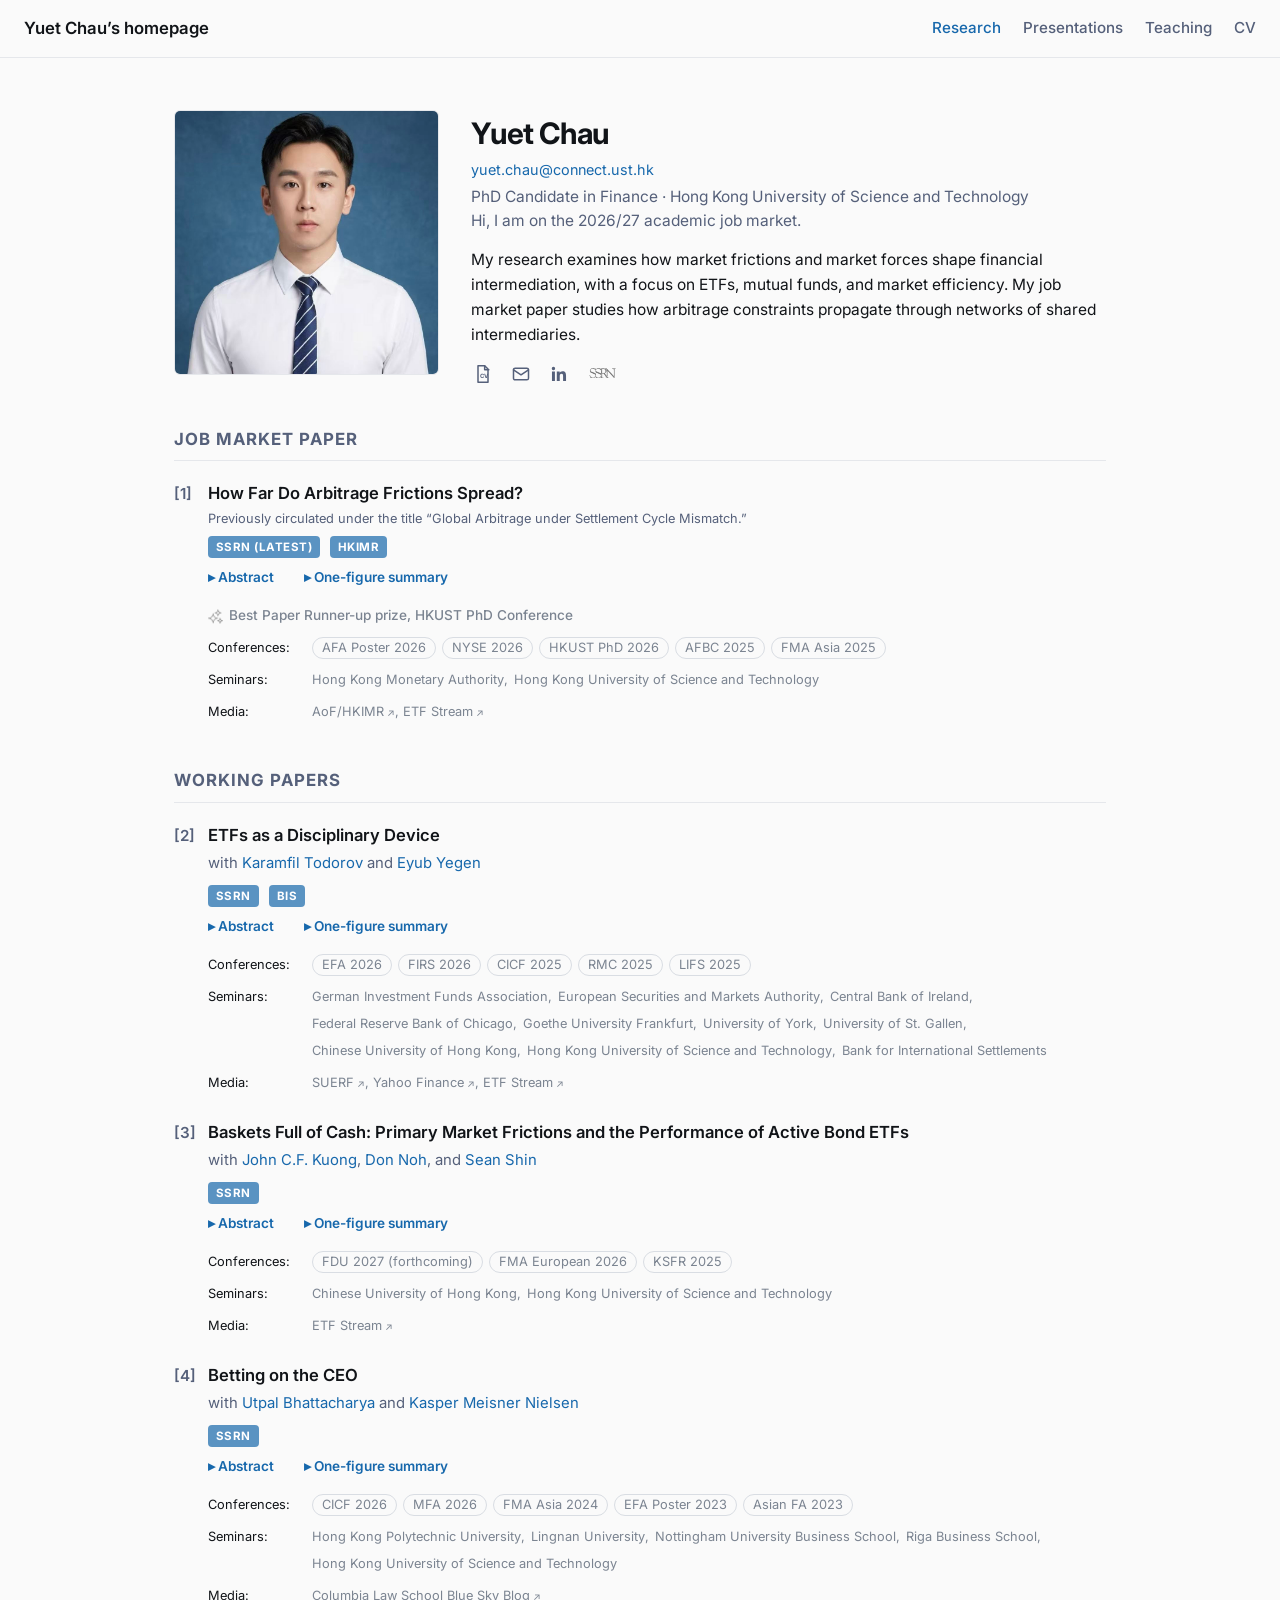
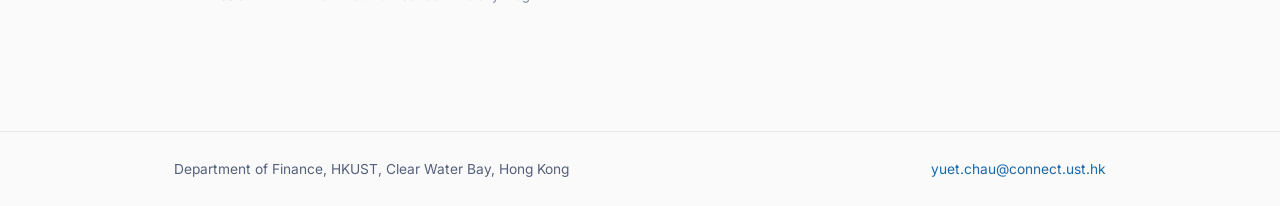
==== commit aafe63fe: "Add forthcoming Finance Down Under 2027 acceptance" ====
--- a/index.html
+++ b/index.html
@@ -274,6 +274,7 @@
         <div class="venue-group">
           <span class="venue-label">Conferences:</span>
           <div class="venue-pills">
+            <span class="venue-pill" data-full="Finance Down Under (forthcoming)" aria-label="Finance Down Under 2027 (forthcoming)" tabindex="0">FDU 2027 (forthcoming)</span>
             <span class="venue-pill" data-full="Financial Management Association European Conference" aria-label="Financial Management Association European Conference" tabindex="0">FMA European 2026</span>
             <span class="venue-pill" data-full="Korean Summer Finance Roundtable" aria-label="Korean Summer Finance Roundtable" tabindex="0">KSFR 2025</span>
           </div>
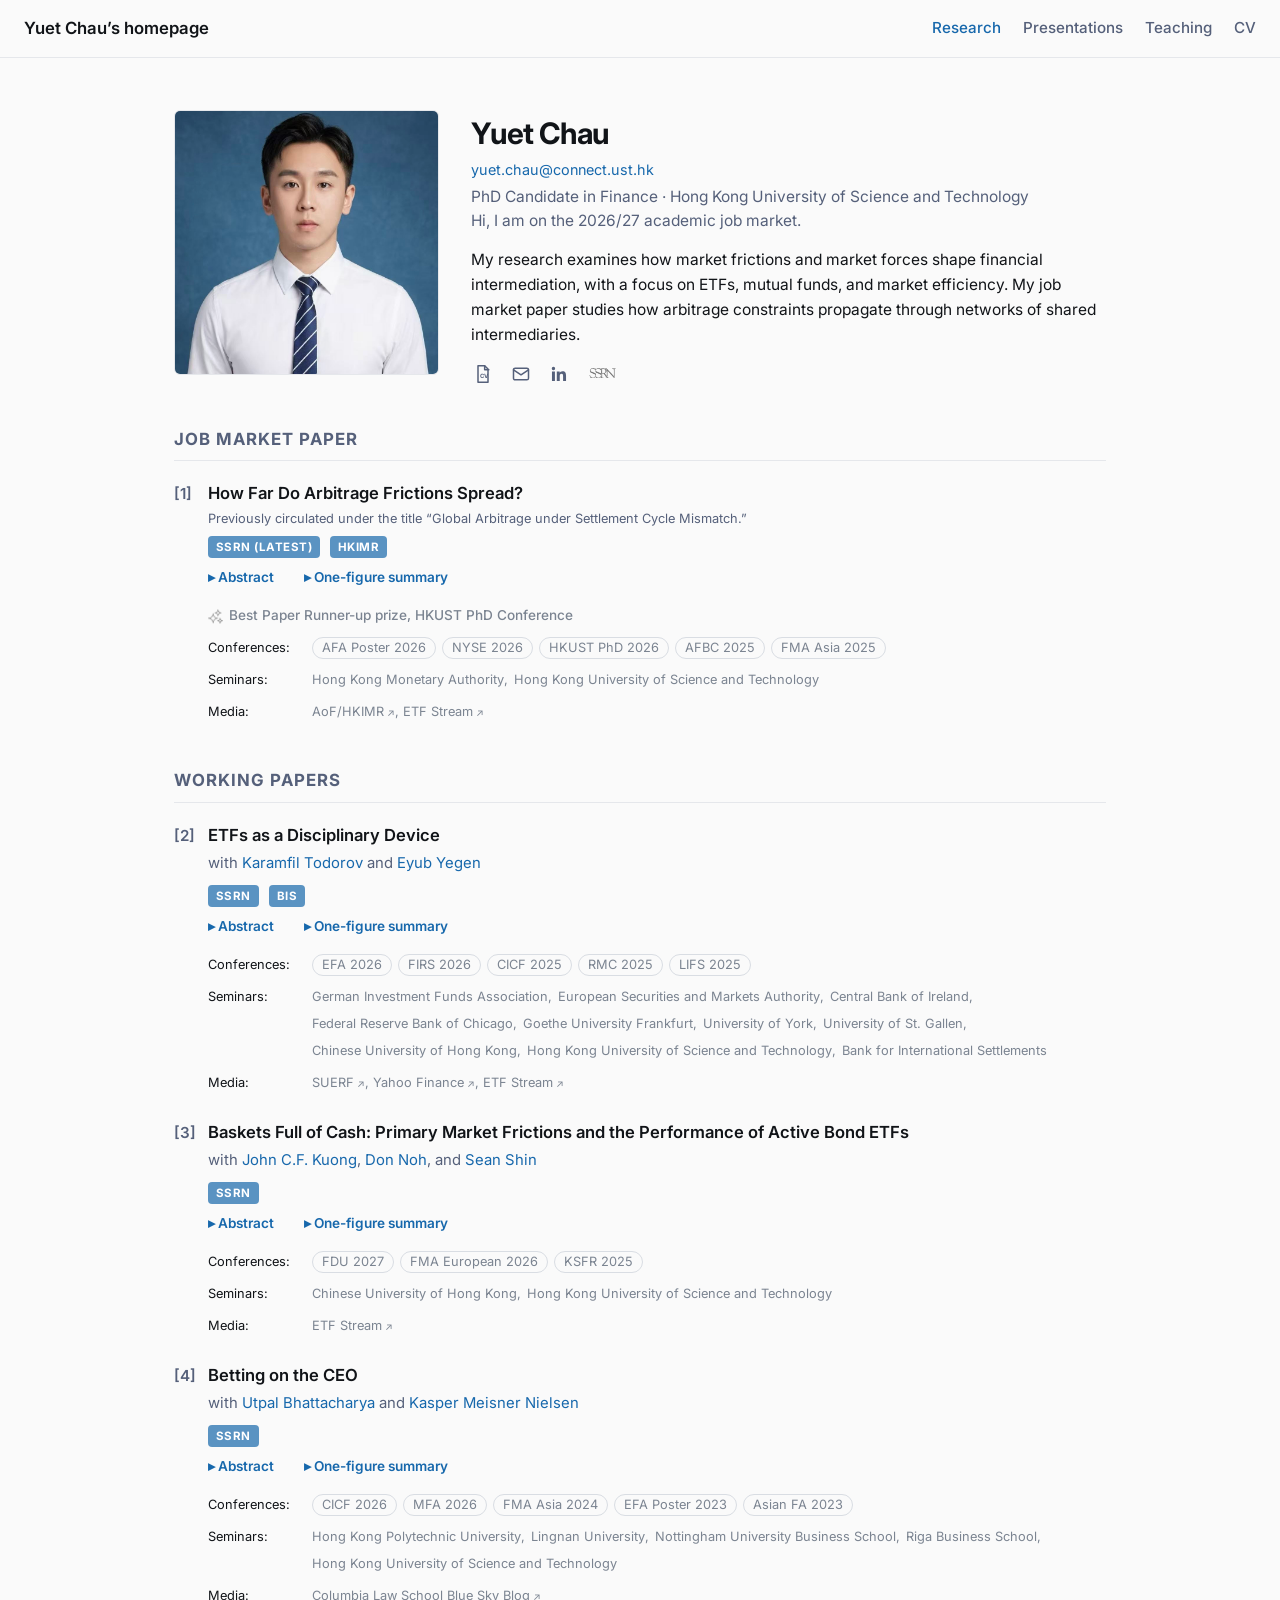
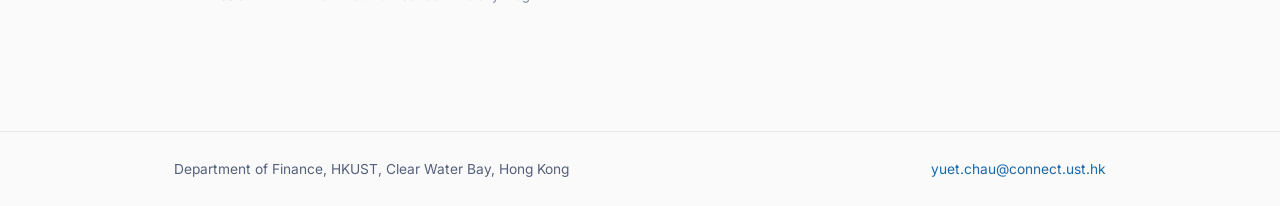
==== commit 79d772d3: "Use dagger for forthcoming FDU presentation" ====
--- a/index.html
+++ b/index.html
@@ -274,7 +274,7 @@
         <div class="venue-group">
           <span class="venue-label">Conferences:</span>
           <div class="venue-pills">
-            <span class="venue-pill" data-full="Finance Down Under (forthcoming)" aria-label="Finance Down Under 2027 (forthcoming)" tabindex="0">FDU 2027 (forthcoming)</span>
+            <span class="venue-pill" data-full="Finance Down Under" aria-label="Finance Down Under 2027" tabindex="0">FDU 2027</span>
             <span class="venue-pill" data-full="Financial Management Association European Conference" aria-label="Financial Management Association European Conference" tabindex="0">FMA European 2026</span>
             <span class="venue-pill" data-full="Korean Summer Finance Roundtable" aria-label="Korean Summer Finance Roundtable" tabindex="0">KSFR 2025</span>
           </div>
